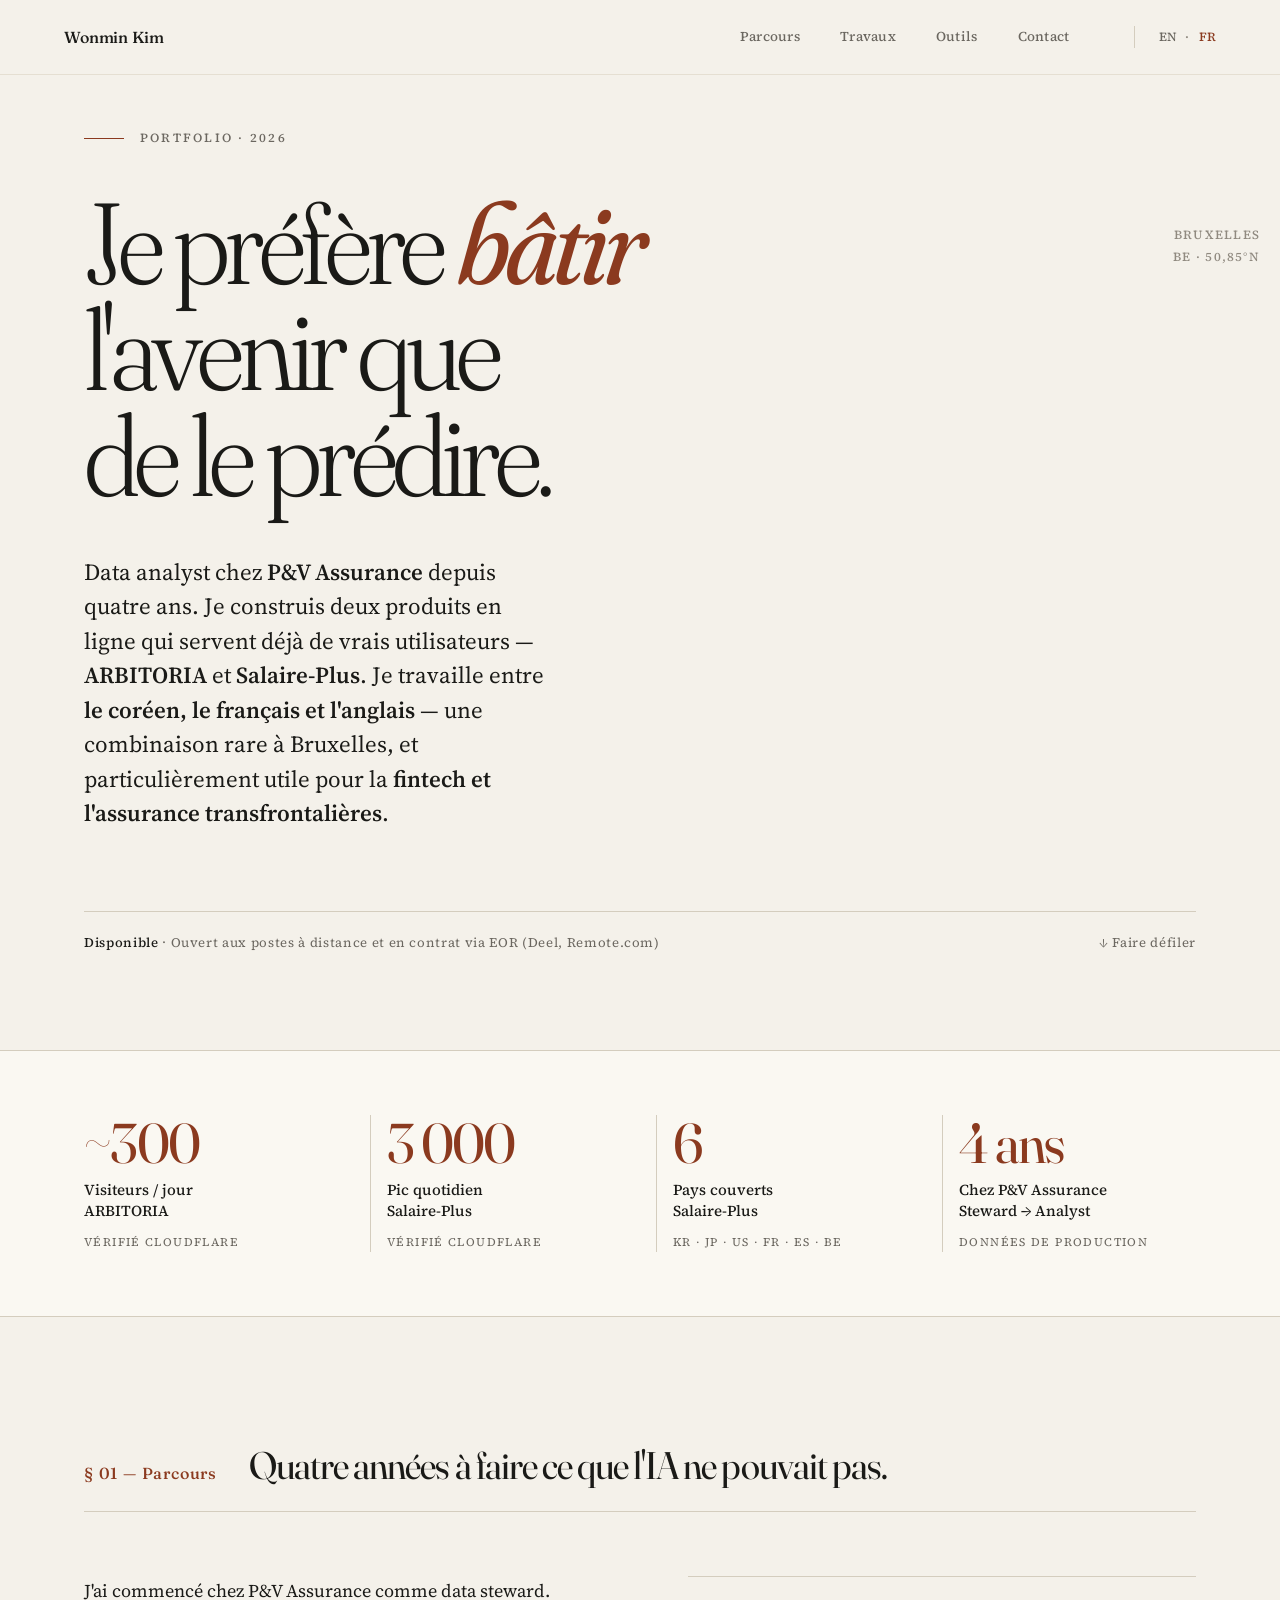
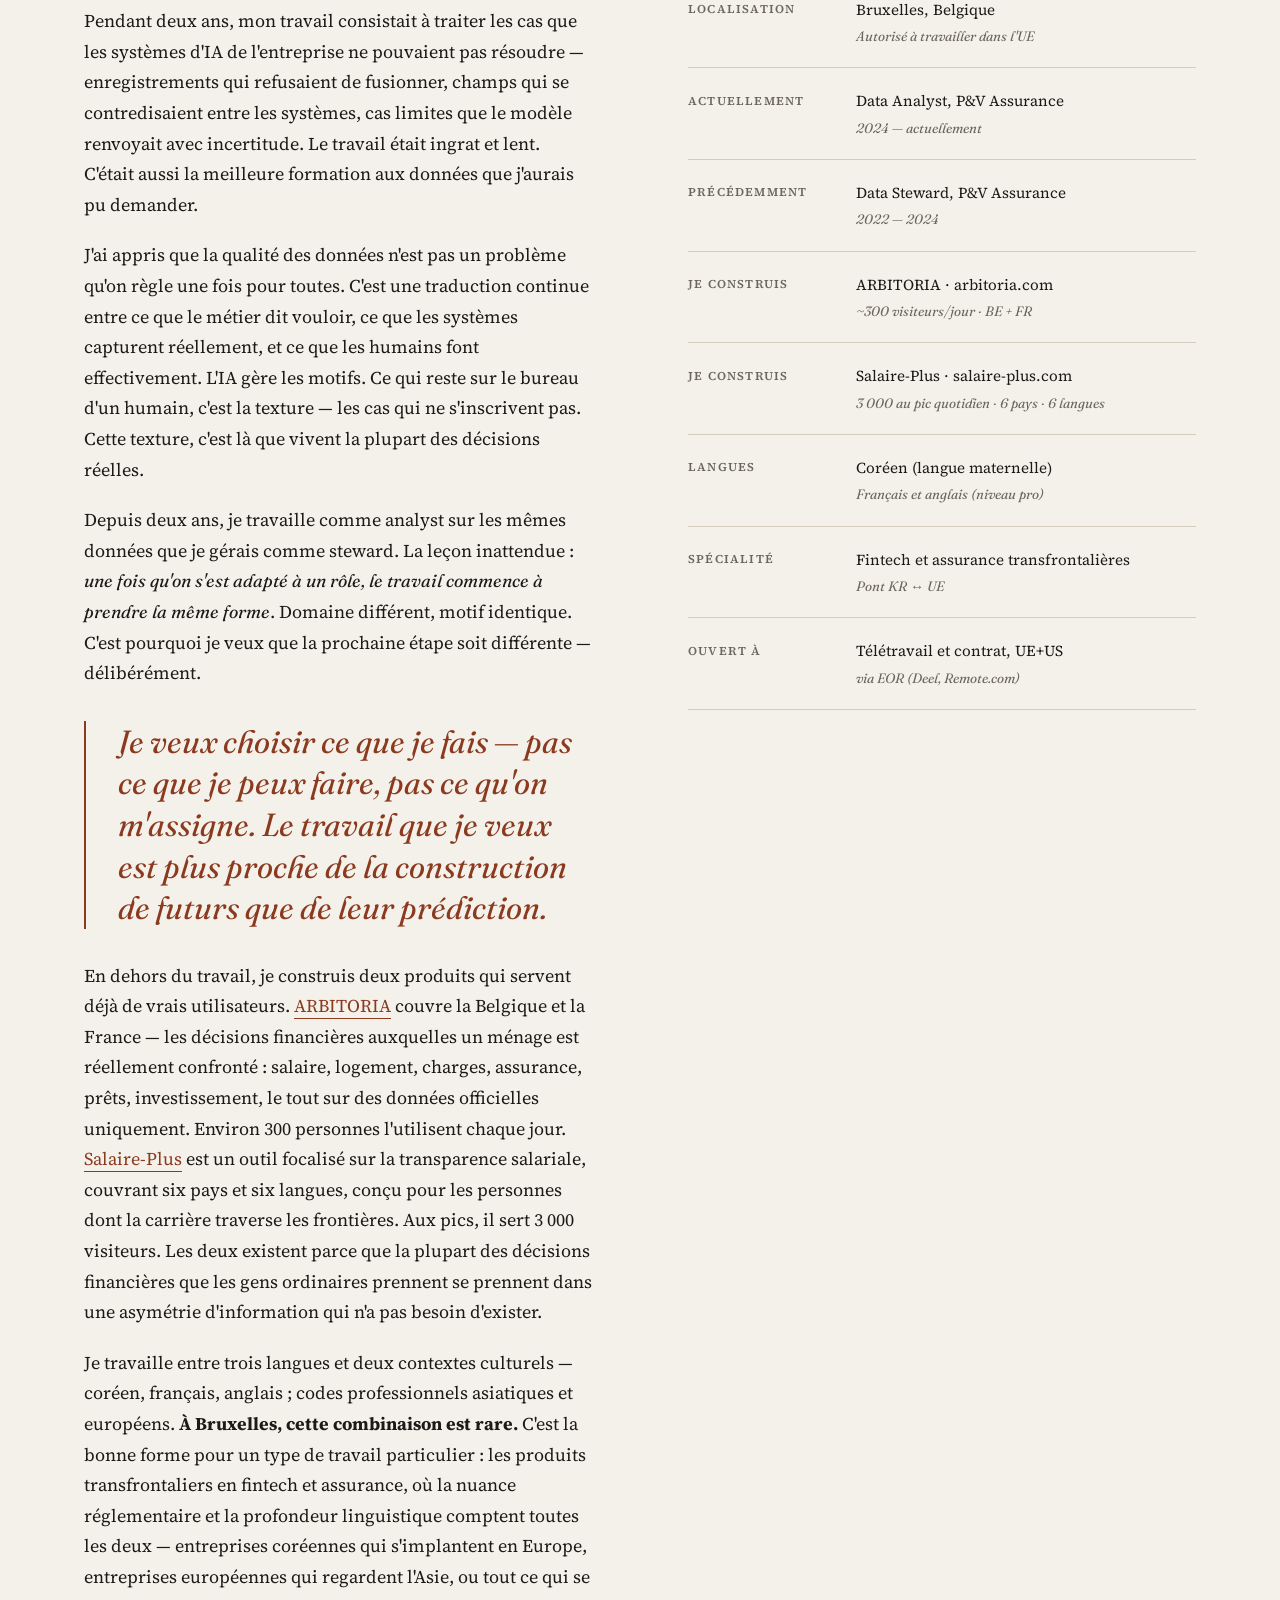
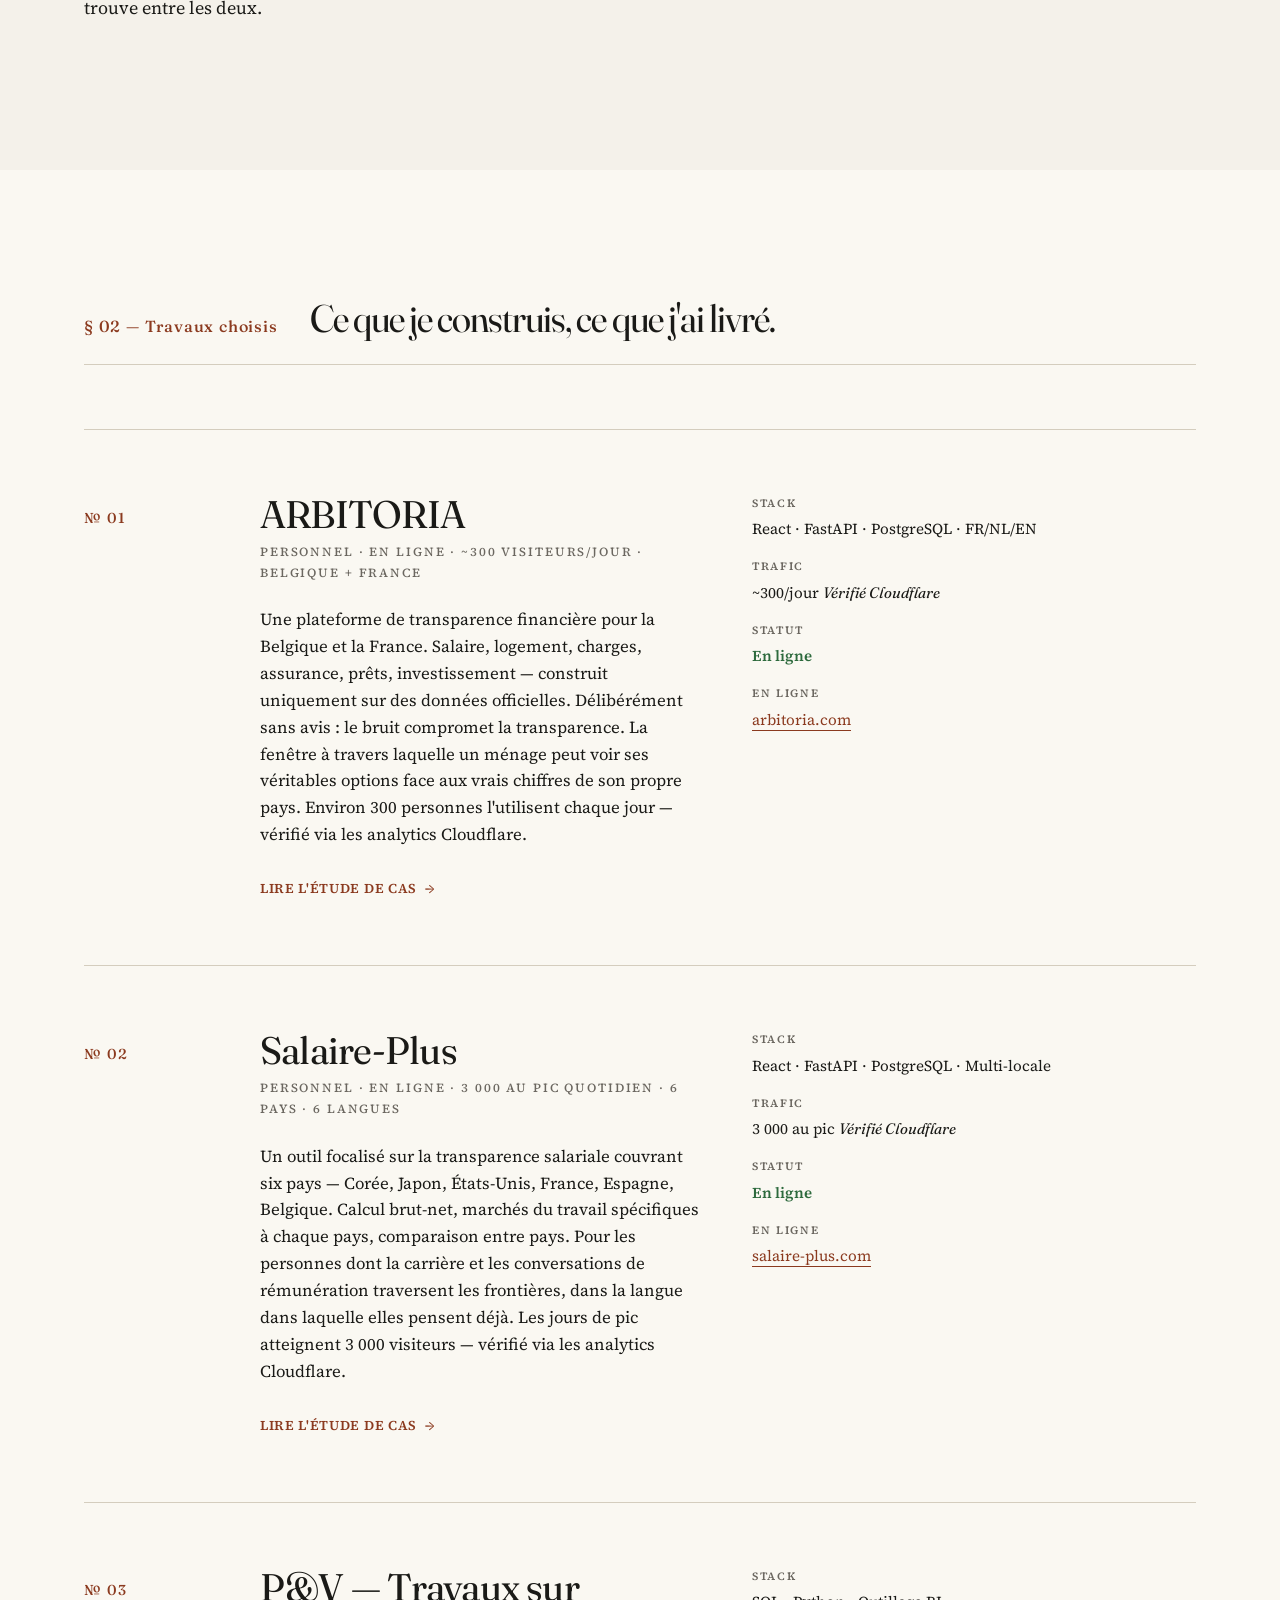
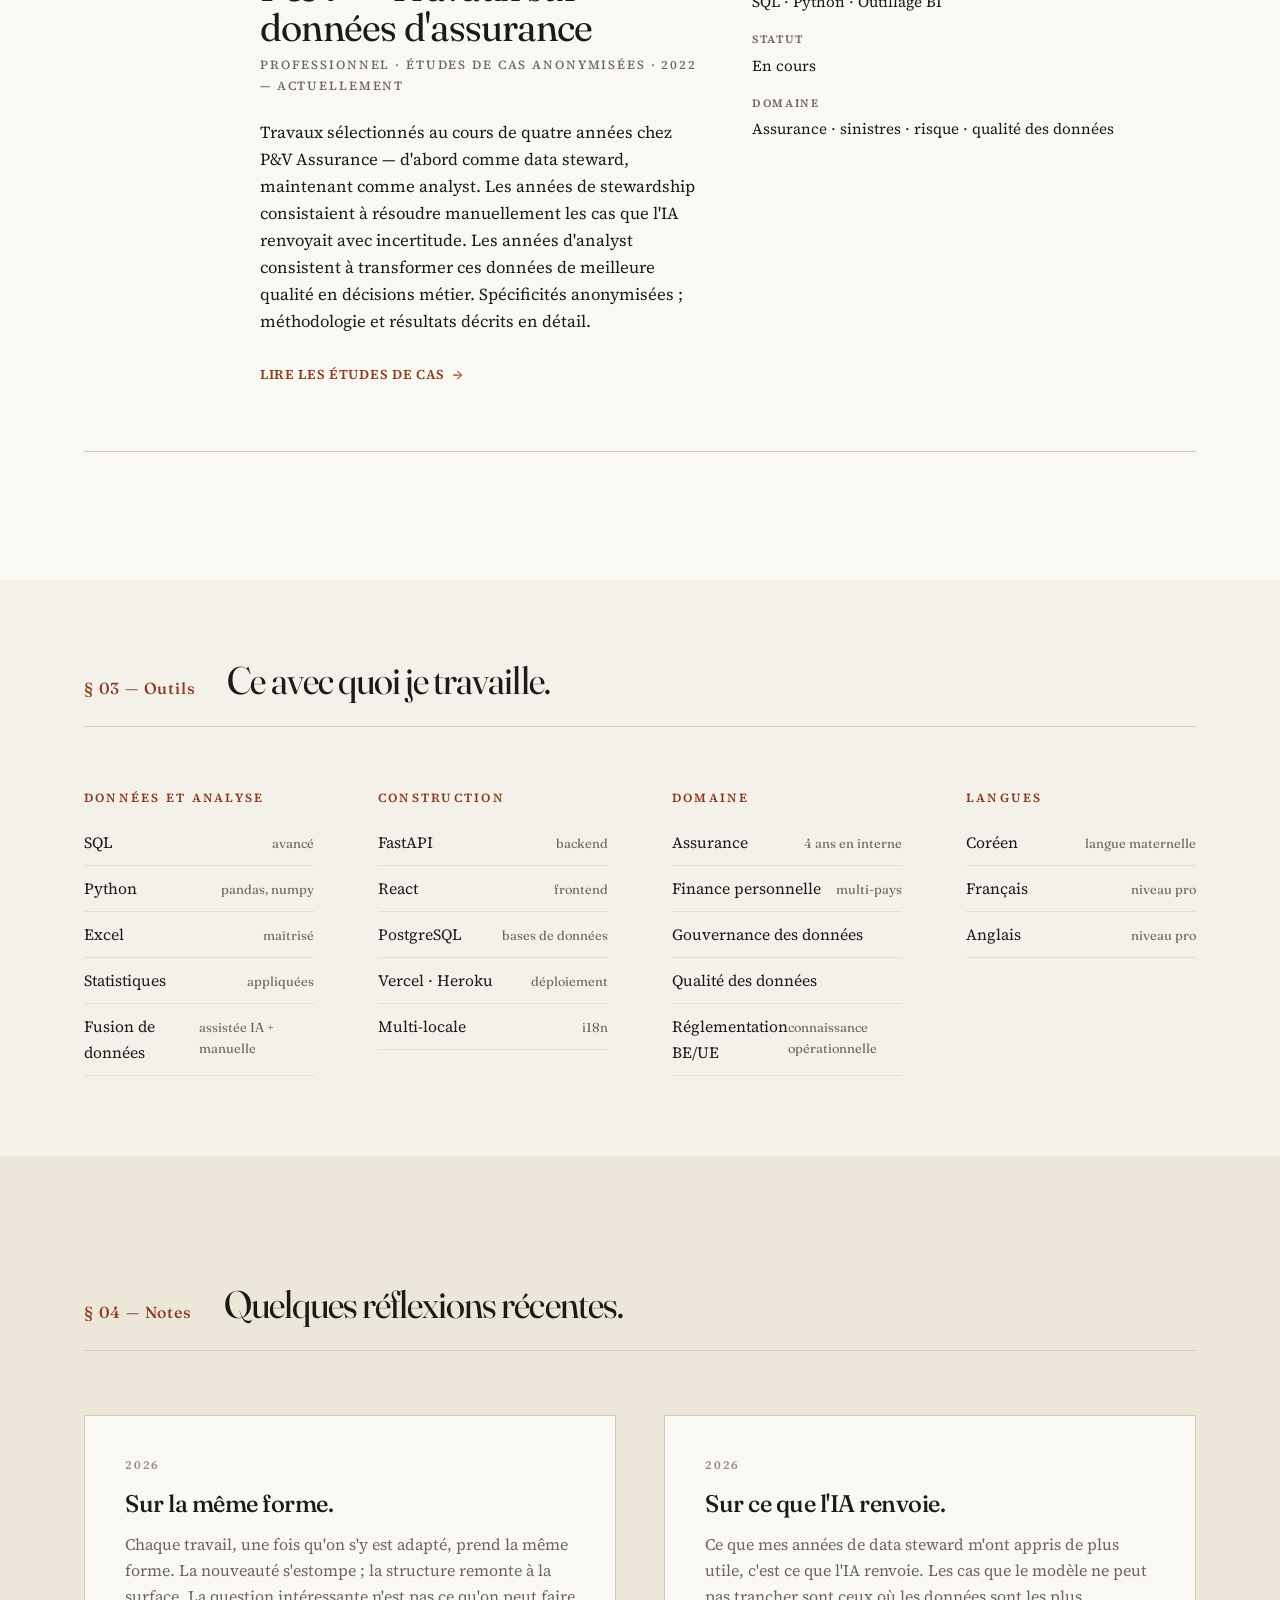
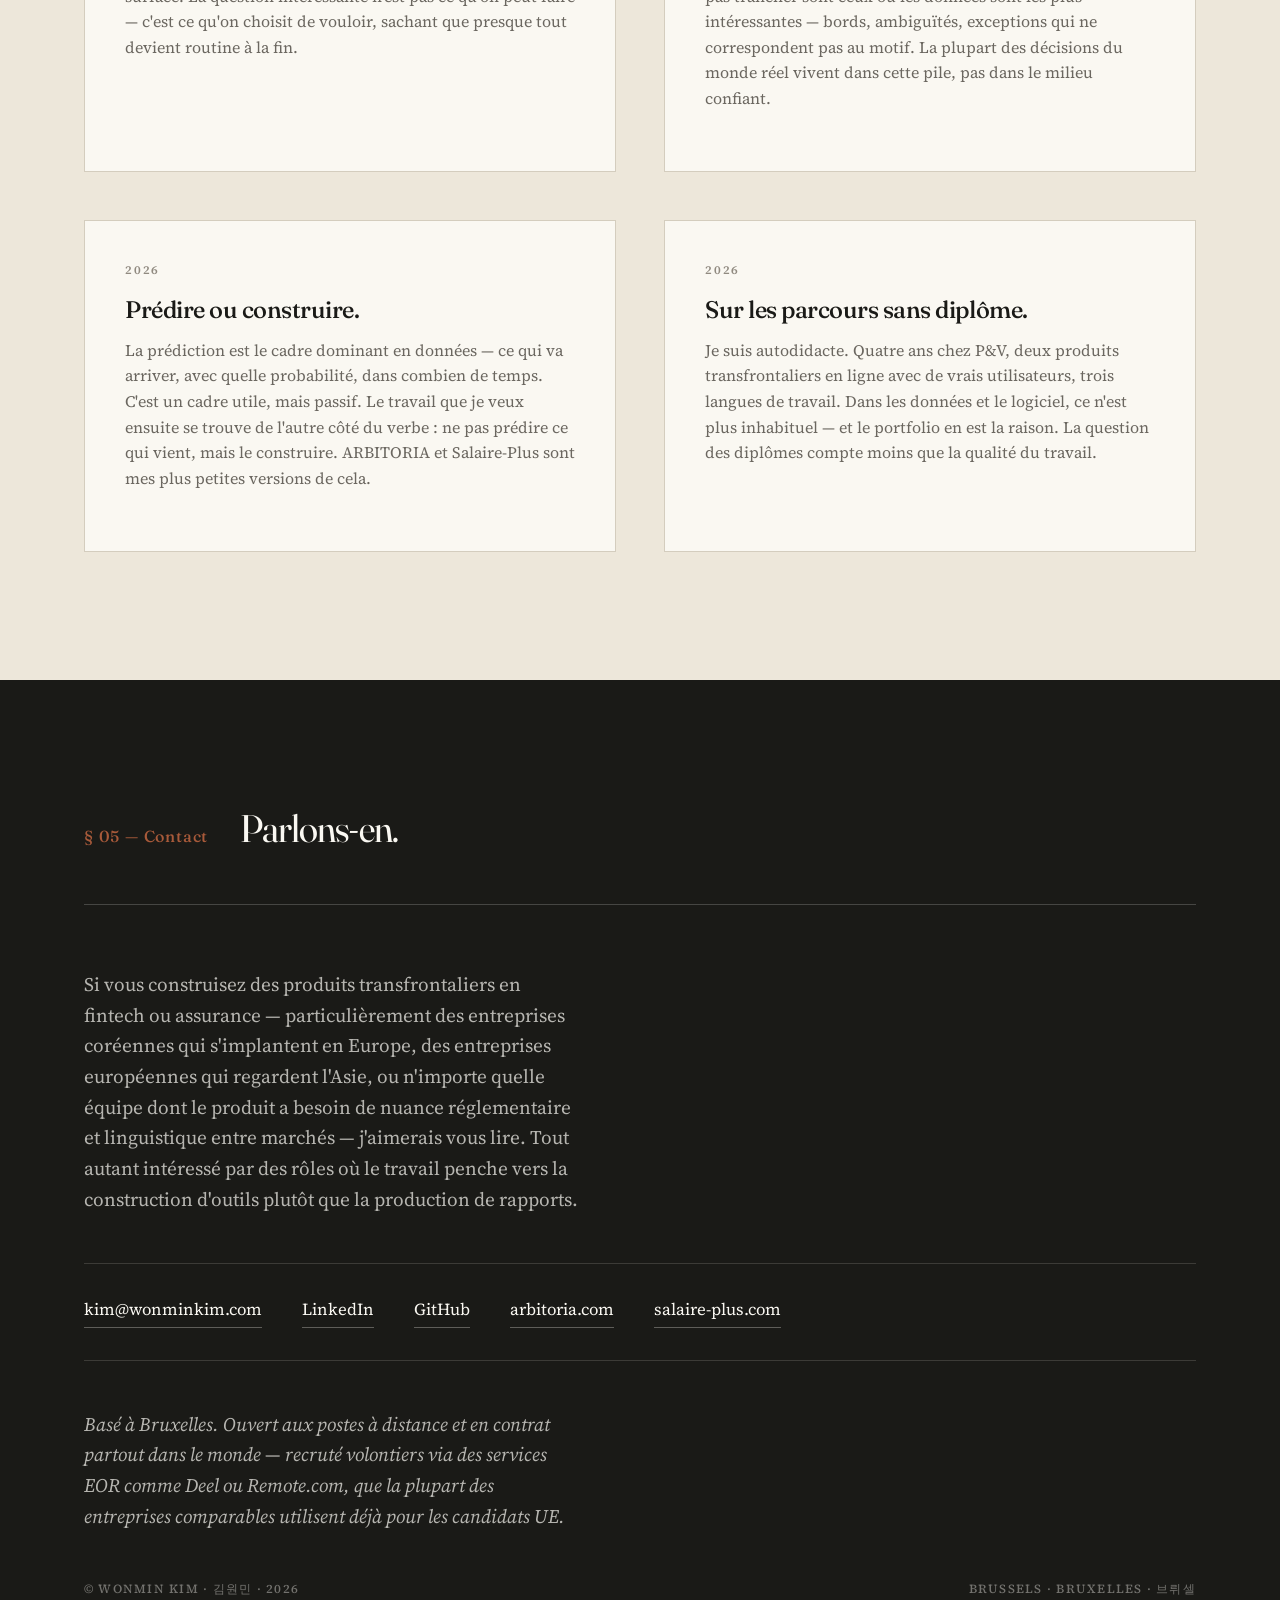
==== fr/index.html @ a4a10451 "v3: KR-EU positioning, traffic stats, FR version, EN/FR toggle" ====
<!DOCTYPE html>
<html lang="fr">
<head>
  <meta charset="UTF-8" />
  <meta name="viewport" content="width=device-width, initial-scale=1.0" />
  <meta name="description" content="Wonmin Kim — Data analyst chez P&V Assurance, créateur d'ARBITORIA et Salaire-Plus. Basé à Bruxelles. Coréen / français / anglais. Fintech et assurance transfrontalières." />
  <meta name="author" content="Wonmin Kim" />
  <title>Wonmin Kim — Données et produit transfrontaliers, Bruxelles</title>

  <link rel="preconnect" href="https://fonts.googleapis.com" />
  <link rel="preconnect" href="https://fonts.gstatic.com" crossorigin />
  <link href="https://fonts.googleapis.com/css2?family=Fraunces:ital,opsz,wght@0,9..144,300;0,9..144,400;0,9..144,500;0,9..144,600;1,9..144,400&family=Source+Serif+4:opsz,wght@8..60,300;8..60,400;8..60,500;8..60,600&display=swap" rel="stylesheet" />

  <link rel="stylesheet" href="../styles.css" />
  <link rel="alternate" hreflang="en" href="../index.html" />
  <link rel="alternate" hreflang="fr" href="index.html" />
</head>
<body>

  <header class="site-header">
    <a href="#top" class="site-header__brand">Wonmin Kim</a>
    <nav class="site-header__nav">
      <a href="#about">Parcours</a>
      <a href="#work">Travaux</a>
      <a href="#skills">Outils</a>
      <a href="#contact">Contact</a>
      <span class="lang-toggle">
        <a href="../index.html" class="lang-toggle__link" hreflang="en">EN</a>
        <span class="lang-toggle__sep" aria-hidden="true">·</span>
        <a href="index.html" class="lang-toggle__link is-active" aria-current="page">FR</a>
      </span>
    </nav>
  </header>

  <main id="top">

    <!-- ─── Hero ─────────────────────────────────── -->
    <section class="hero">
      <div class="container hero__inner">

        <div class="hero__corner">
          Bruxelles<br />
          BE · 50,85°N
        </div>

        <div class="hero__meta fade-in fade-in-delay-1">
          <span>Portfolio · 2026</span>
        </div>

        <h1 class="hero__title fade-in fade-in-delay-2">
          Je préfère <span class="accent">bâtir</span><br />
          l'avenir que<br />
          de le prédire.
        </h1>

        <p class="hero__lede fade-in fade-in-delay-3">
          Data analyst chez <strong>P&V Assurance</strong> depuis quatre ans.
          Je construis deux produits en ligne qui servent déjà de vrais
          utilisateurs — <strong>ARBITORIA</strong> et <strong>Salaire-Plus</strong>.
          Je travaille entre <strong>le coréen, le français et l'anglais</strong> —
          une combinaison rare à Bruxelles, et particulièrement utile pour
          la <strong>fintech et l'assurance transfrontalières</strong>.
        </p>

        <div class="hero__divider fade-in fade-in-delay-4">
          <span><strong>Disponible</strong> · Ouvert aux postes à distance et en contrat via EOR (Deel, Remote.com)</span>
          <span>↓ Faire défiler</span>
        </div>

      </div>
    </section>

    <!-- ─── Traction strip ───────────────────────── -->
    <section class="traction reveal">
      <div class="container traction__grid">

        <div class="traction__item">
          <span class="traction__num">~300</span>
          <span class="traction__label">Visiteurs / jour<br />ARBITORIA</span>
          <span class="traction__note">Vérifié Cloudflare</span>
        </div>

        <div class="traction__item">
          <span class="traction__num">3 000</span>
          <span class="traction__label">Pic quotidien<br />Salaire-Plus</span>
          <span class="traction__note">Vérifié Cloudflare</span>
        </div>

        <div class="traction__item">
          <span class="traction__num">6</span>
          <span class="traction__label">Pays couverts<br />Salaire-Plus</span>
          <span class="traction__note">KR · JP · US · FR · ES · BE</span>
        </div>

        <div class="traction__item">
          <span class="traction__num">4 ans</span>
          <span class="traction__label">Chez P&V Assurance<br />Steward → Analyst</span>
          <span class="traction__note">Données de production</span>
        </div>

      </div>
    </section>

    <!-- ─── About / Parcours ─────────────────────── -->
    <section class="section about" id="about">
      <div class="container">

        <div class="section-head reveal">
          <span class="section-head__num">§ 01 — Parcours</span>
          <h2 class="section-head__title">Quatre années à faire ce que l'IA ne pouvait pas.</h2>
        </div>

        <div class="about__grid">

          <div class="about__text reveal">
            <p>
              J'ai commencé chez P&V Assurance comme data steward.
              Pendant deux ans, mon travail consistait à traiter les
              cas que les systèmes d'IA de l'entreprise ne pouvaient
              pas résoudre — enregistrements qui refusaient de
              fusionner, champs qui se contredisaient entre les
              systèmes, cas limites que le modèle renvoyait avec
              incertitude. Le travail était ingrat et lent. C'était
              aussi la meilleure formation aux données que j'aurais
              pu demander.
            </p>

            <p>
              J'ai appris que la qualité des données n'est pas un
              problème qu'on règle une fois pour toutes. C'est une
              traduction continue entre ce que le métier dit vouloir,
              ce que les systèmes capturent réellement, et ce que les
              humains font effectivement. L'IA gère les motifs. Ce
              qui reste sur le bureau d'un humain, c'est la texture —
              les cas qui ne s'inscrivent pas. Cette texture, c'est
              là que vivent la plupart des décisions réelles.
            </p>

            <p>
              Depuis deux ans, je travaille comme analyst sur les
              mêmes données que je gérais comme steward. La leçon
              inattendue :
              <em>une fois qu'on s'est adapté à un rôle, le travail
              commence à prendre la même forme</em>. Domaine
              différent, motif identique. C'est pourquoi je veux que
              la prochaine étape soit différente — délibérément.
            </p>

            <blockquote class="about__quote">
              Je veux choisir ce que je fais — pas ce que je peux
              faire, pas ce qu'on m'assigne. Le travail que je veux
              est plus proche de la construction de futurs que de
              leur prédiction.
            </blockquote>

            <p>
              En dehors du travail, je construis deux produits qui
              servent déjà de vrais utilisateurs.
              <a href="projects/arbitoria.html">ARBITORIA</a> couvre
              la Belgique et la France — les décisions financières
              auxquelles un ménage est réellement confronté : salaire,
              logement, charges, assurance, prêts, investissement, le
              tout sur des données officielles uniquement. Environ
              300 personnes l'utilisent chaque jour.
              <a href="projects/salaire-plus.html">Salaire-Plus</a>
              est un outil focalisé sur la transparence salariale,
              couvrant six pays et six langues, conçu pour les
              personnes dont la carrière traverse les frontières. Aux
              pics, il sert 3 000 visiteurs. Les deux existent parce
              que la plupart des décisions financières que les gens
              ordinaires prennent se prennent dans une asymétrie
              d'information qui n'a pas besoin d'exister.
            </p>

            <p>
              Je travaille entre trois langues et deux contextes
              culturels — coréen, français, anglais ; codes
              professionnels asiatiques et européens.
              <strong>À Bruxelles, cette combinaison est rare.</strong>
              C'est la bonne forme pour un type de travail particulier :
              les produits transfrontaliers en fintech et assurance,
              où la nuance réglementaire et la profondeur linguistique
              comptent toutes les deux — entreprises coréennes qui
              s'implantent en Europe, entreprises européennes qui
              regardent l'Asie, ou tout ce qui se trouve entre les deux.
            </p>
          </div>

          <aside class="about__sidebar reveal">
            <dl>
              <div class="about__detail">
                <dt>Localisation</dt>
                <dd>Bruxelles, Belgique <em>Autorisé à travailler dans l'UE</em></dd>
              </div>
              <div class="about__detail">
                <dt>Actuellement</dt>
                <dd>Data Analyst, P&V Assurance <em>2024 — actuellement</em></dd>
              </div>
              <div class="about__detail">
                <dt>Précédemment</dt>
                <dd>Data Steward, P&V Assurance <em>2022 — 2024</em></dd>
              </div>
              <div class="about__detail">
                <dt>Je construis</dt>
                <dd>ARBITORIA · arbitoria.com <em>~300 visiteurs/jour · BE + FR</em></dd>
              </div>
              <div class="about__detail">
                <dt>Je construis</dt>
                <dd>Salaire-Plus · salaire-plus.com <em>3 000 au pic quotidien · 6 pays · 6 langues</em></dd>
              </div>
              <div class="about__detail">
                <dt>Langues</dt>
                <dd>Coréen (langue maternelle) <em>Français et anglais (niveau pro)</em></dd>
              </div>
              <div class="about__detail">
                <dt>Spécialité</dt>
                <dd>Fintech et assurance transfrontalières <em>Pont KR ↔ UE</em></dd>
              </div>
              <div class="about__detail">
                <dt>Ouvert à</dt>
                <dd>Télétravail et contrat, UE+US <em>via EOR (Deel, Remote.com)</em></dd>
              </div>
            </dl>
          </aside>

        </div>

      </div>
    </section>

    <!-- ─── Travaux ──────────────────────────────── -->
    <section class="section projects" id="work">
      <div class="container">

        <div class="section-head reveal">
          <span class="section-head__num">§ 02 — Travaux choisis</span>
          <h2 class="section-head__title">Ce que je construis, ce que j'ai livré.</h2>
        </div>

        <article class="project reveal">
          <div class="project__num">№ 01</div>
          <div class="project__main">
            <h3>ARBITORIA</h3>
            <span class="project__tag">Personnel · En ligne · ~300 visiteurs/jour · Belgique + France</span>
            <p class="project__desc">
              Une plateforme de transparence financière pour la
              Belgique et la France. Salaire, logement, charges,
              assurance, prêts, investissement — construit uniquement
              sur des données officielles. Délibérément sans avis : le
              bruit compromet la transparence. La fenêtre à travers
              laquelle un ménage peut voir ses véritables options face
              aux vrais chiffres de son propre pays. Environ 300
              personnes l'utilisent chaque jour — vérifié via les
              analytics Cloudflare.
            </p>
            <a href="projects/arbitoria.html" class="project__link">Lire l'étude de cas</a>
          </div>
          <div class="project__meta">
            <dl>
              <div>
                <dt>Stack</dt>
                <dd>React · FastAPI · PostgreSQL · FR/NL/EN</dd>
              </div>
              <div>
                <dt>Trafic</dt>
                <dd>~300/jour <em>Vérifié Cloudflare</em></dd>
              </div>
              <div>
                <dt>Statut</dt>
                <dd class="status-live">En ligne</dd>
              </div>
              <div>
                <dt>En ligne</dt>
                <dd><a href="https://arbitoria.com" target="_blank" rel="noopener">arbitoria.com</a></dd>
              </div>
            </dl>
          </div>
        </article>

        <article class="project reveal">
          <div class="project__num">№ 02</div>
          <div class="project__main">
            <h3>Salaire-Plus</h3>
            <span class="project__tag">Personnel · En ligne · 3 000 au pic quotidien · 6 pays · 6 langues</span>
            <p class="project__desc">
              Un outil focalisé sur la transparence salariale couvrant
              six pays — Corée, Japon, États-Unis, France, Espagne,
              Belgique. Calcul brut-net, marchés du travail
              spécifiques à chaque pays, comparaison entre pays. Pour
              les personnes dont la carrière et les conversations de
              rémunération traversent les frontières, dans la langue
              dans laquelle elles pensent déjà. Les jours de pic
              atteignent 3 000 visiteurs — vérifié via les analytics
              Cloudflare.
            </p>
            <a href="projects/salaire-plus.html" class="project__link">Lire l'étude de cas</a>
          </div>
          <div class="project__meta">
            <dl>
              <div>
                <dt>Stack</dt>
                <dd>React · FastAPI · PostgreSQL · Multi-locale</dd>
              </div>
              <div>
                <dt>Trafic</dt>
                <dd>3 000 au pic <em>Vérifié Cloudflare</em></dd>
              </div>
              <div>
                <dt>Statut</dt>
                <dd class="status-live">En ligne</dd>
              </div>
              <div>
                <dt>En ligne</dt>
                <dd><a href="https://salaire-plus.com" target="_blank" rel="noopener">salaire-plus.com</a></dd>
              </div>
            </dl>
          </div>
        </article>

        <article class="project reveal">
          <div class="project__num">№ 03</div>
          <div class="project__main">
            <h3>P&amp;V — Travaux sur données d'assurance</h3>
            <span class="project__tag">Professionnel · Études de cas anonymisées · 2022 — actuellement</span>
            <p class="project__desc">
              Travaux sélectionnés au cours de quatre années chez
              P&amp;V Assurance — d'abord comme data steward,
              maintenant comme analyst. Les années de stewardship
              consistaient à résoudre manuellement les cas que l'IA
              renvoyait avec incertitude. Les années d'analyst
              consistent à transformer ces données de meilleure
              qualité en décisions métier. Spécificités anonymisées ;
              méthodologie et résultats décrits en détail.
            </p>
            <a href="projects/insurance-analytics.html" class="project__link">Lire les études de cas</a>
          </div>
          <div class="project__meta">
            <dl>
              <div>
                <dt>Stack</dt>
                <dd>SQL · Python · Outillage BI</dd>
              </div>
              <div>
                <dt>Statut</dt>
                <dd>En cours</dd>
              </div>
              <div>
                <dt>Domaine</dt>
                <dd>Assurance · sinistres · risque · qualité des données</dd>
              </div>
            </dl>
          </div>
        </article>

      </div>
    </section>

    <!-- ─── Outils ───────────────────────────────── -->
    <section class="section section--narrow" id="skills">
      <div class="container">

        <div class="section-head reveal">
          <span class="section-head__num">§ 03 — Outils</span>
          <h2 class="section-head__title">Ce avec quoi je travaille.</h2>
        </div>

        <div class="skills__grid reveal">

          <div class="skills__group">
            <h4>Données et analyse</h4>
            <ul>
              <li>SQL <em>avancé</em></li>
              <li>Python <em>pandas, numpy</em></li>
              <li>Excel <em>maîtrisé</em></li>
              <li>Statistiques <em>appliquées</em></li>
              <li>Fusion de données <em>assistée IA + manuelle</em></li>
            </ul>
          </div>

          <div class="skills__group">
            <h4>Construction</h4>
            <ul>
              <li>FastAPI <em>backend</em></li>
              <li>React <em>frontend</em></li>
              <li>PostgreSQL <em>bases de données</em></li>
              <li>Vercel · Heroku <em>déploiement</em></li>
              <li>Multi-locale <em>i18n</em></li>
            </ul>
          </div>

          <div class="skills__group">
            <h4>Domaine</h4>
            <ul>
              <li>Assurance <em>4 ans en interne</em></li>
              <li>Finance personnelle <em>multi-pays</em></li>
              <li>Gouvernance des données</li>
              <li>Qualité des données</li>
              <li>Réglementation BE/UE <em>connaissance opérationnelle</em></li>
            </ul>
          </div>

          <div class="skills__group">
            <h4>Langues</h4>
            <ul>
              <li>Coréen <em>langue maternelle</em></li>
              <li>Français <em>niveau pro</em></li>
              <li>Anglais <em>niveau pro</em></li>
            </ul>
          </div>

        </div>

      </div>
    </section>

    <!-- ─── Notes ────────────────────────────────── -->
    <section class="section thinking">
      <div class="container">

        <div class="section-head reveal">
          <span class="section-head__num">§ 04 — Notes</span>
          <h2 class="section-head__title">Quelques réflexions récentes.</h2>
        </div>

        <div class="thinking__grid">

          <article class="thinking__card reveal">
            <span class="date">2026</span>
            <h3>Sur la même forme.</h3>
            <p>
              Chaque travail, une fois qu'on s'y est adapté, prend la
              même forme. La nouveauté s'estompe ; la structure
              remonte à la surface. La question intéressante n'est
              pas ce qu'on peut faire — c'est ce qu'on choisit de
              vouloir, sachant que presque tout devient routine à la
              fin.
            </p>
          </article>

          <article class="thinking__card reveal">
            <span class="date">2026</span>
            <h3>Sur ce que l'IA renvoie.</h3>
            <p>
              Ce que mes années de data steward m'ont appris de plus
              utile, c'est ce que l'IA renvoie. Les cas que le modèle
              ne peut pas trancher sont ceux où les données sont les
              plus intéressantes — bords, ambiguïtés, exceptions qui
              ne correspondent pas au motif. La plupart des décisions
              du monde réel vivent dans cette pile, pas dans le
              milieu confiant.
            </p>
          </article>

          <article class="thinking__card reveal">
            <span class="date">2026</span>
            <h3>Prédire ou construire.</h3>
            <p>
              La prédiction est le cadre dominant en données — ce qui
              va arriver, avec quelle probabilité, dans combien de
              temps. C'est un cadre utile, mais passif. Le travail
              que je veux ensuite se trouve de l'autre côté du
              verbe : ne pas prédire ce qui vient, mais le
              construire. ARBITORIA et Salaire-Plus sont mes plus
              petites versions de cela.
            </p>
          </article>

          <article class="thinking__card reveal">
            <span class="date">2026</span>
            <h3>Sur les parcours sans diplôme.</h3>
            <p>
              Je suis autodidacte. Quatre ans chez P&amp;V, deux
              produits transfrontaliers en ligne avec de vrais
              utilisateurs, trois langues de travail. Dans les
              données et le logiciel, ce n'est plus inhabituel — et
              le portfolio en est la raison. La question des
              diplômes compte moins que la qualité du travail.
            </p>
          </article>

        </div>

      </div>
    </section>

    <!-- ─── Contact ──────────────────────────────── -->
    <section class="contact" id="contact">
      <div class="container">

        <div class="section-head reveal" style="border-color: rgba(250, 248, 242, 0.2);">
          <span class="section-head__num" style="color: var(--accent-soft);">§ 05 — Contact</span>
          <h2 class="section-head__title">Parlons-en.</h2>
        </div>

        <p class="reveal">
          Si vous construisez des produits transfrontaliers en fintech
          ou assurance — particulièrement des entreprises coréennes
          qui s'implantent en Europe, des entreprises européennes qui
          regardent l'Asie, ou n'importe quelle équipe dont le produit
          a besoin de nuance réglementaire et linguistique entre
          marchés — j'aimerais vous lire. Tout autant intéressé par
          des rôles où le travail penche vers la construction d'outils
          plutôt que la production de rapports.
        </p>

        <div class="contact__links reveal">
          <a href="mailto:kim@wonminkim.com">kim@wonminkim.com</a>
          <a href="https://linkedin.com/in/wonminkim" target="_blank" rel="noopener">LinkedIn</a>
          <a href="https://github.com/wonminkim" target="_blank" rel="noopener">GitHub</a>
          <a href="https://arbitoria.com" target="_blank" rel="noopener">arbitoria.com</a>
          <a href="https://salaire-plus.com" target="_blank" rel="noopener">salaire-plus.com</a>
        </div>

        <p class="contact__note reveal">
          Basé à Bruxelles. Ouvert aux postes à distance et en contrat
          partout dans le monde — recruté volontiers via des services
          EOR comme Deel ou Remote.com, que la plupart des entreprises
          comparables utilisent déjà pour les candidats UE.
        </p>

        <footer class="contact__footer">
          <span>© Wonmin Kim · 김원민 · 2026</span>
          <span>Brussels · Bruxelles · 브뤼셀</span>
        </footer>

      </div>
    </section>

  </main>

  <script>
    // Reveal-on-scroll
    const observer = new IntersectionObserver((entries) => {
      entries.forEach((entry) => {
        if (entry.isIntersecting) {
          entry.target.classList.add('is-visible');
        }
      });
    }, { threshold: 0.1, rootMargin: '0px 0px -50px 0px' });

    document.querySelectorAll('.reveal').forEach(el => observer.observe(el));
  </script>

</body>
</html>
---- styles.css ----
/* ─────────────────────────────────────────────
   Wonmin Kim — Portfolio
   Design: editorial, refined minimalism
───────────────────────────────────────────── */

:root {
  --bg: #F4F1EA;
  --bg-alt: #EDE7DA;
  --paper: #FAF8F2;
  --text: #1A1A17;
  --text-muted: #6B6760;
  --text-dim: #908A80;
  --accent: #8B3A1F;
  --accent-soft: #A85A3A;
  --line: #D4CDBE;
  --line-soft: #E5DFD2;

  --display: 'Fraunces', 'Source Serif 4', Georgia, serif;
  --body: 'Source Serif 4', Georgia, serif;
  --mono: ui-monospace, 'SF Mono', Menlo, monospace;

  --max-width: 1240px;
  --gutter: clamp(1.5rem, 5vw, 4rem);
}

* {
  margin: 0;
  padding: 0;
  box-sizing: border-box;
}

html {
  scroll-behavior: smooth;
}

body {
  font-family: var(--body);
  background: var(--bg);
  color: var(--text);
  line-height: 1.65;
  font-size: 1.0625rem;
  font-weight: 400;
  -webkit-font-smoothing: antialiased;
  -moz-osx-font-smoothing: grayscale;
  text-rendering: optimizeLegibility;
}

::selection {
  background: var(--accent);
  color: var(--paper);
}

/* ─── Typography ─────────────────────────────── */

h1, h2, h3, h4 {
  font-family: var(--display);
  font-weight: 400;
  line-height: 1.05;
  letter-spacing: -0.02em;
  color: var(--text);
}

h1 {
  font-size: clamp(3rem, 9vw, 8rem);
  font-variation-settings: 'opsz' 144, 'SOFT' 50;
  font-weight: 300;
  letter-spacing: -0.045em;
  line-height: 0.92;
}

h2 {
  font-size: clamp(2rem, 5vw, 3.75rem);
  font-variation-settings: 'opsz' 96;
  font-weight: 400;
  letter-spacing: -0.025em;
}

h3 {
  font-size: clamp(1.4rem, 2.5vw, 2rem);
  font-variation-settings: 'opsz' 36;
  font-weight: 500;
}

h4 {
  font-size: 1.125rem;
  font-weight: 600;
  font-family: var(--body);
  letter-spacing: 0.02em;
  text-transform: uppercase;
  font-size: 0.78rem;
  color: var(--text-muted);
}

p {
  margin-bottom: 1.2rem;
  max-width: 62ch;
}

a {
  color: var(--accent);
  text-decoration: none;
  border-bottom: 1px solid currentColor;
  transition: opacity 0.2s ease;
}

a:hover {
  opacity: 0.6;
}

em {
  font-family: var(--display);
  font-style: italic;
  font-variation-settings: 'opsz' 36;
}

/* ─── Layout primitives ──────────────────────── */

.container {
  max-width: var(--max-width);
  margin: 0 auto;
  padding: 0 var(--gutter);
}

.section {
  padding: 8rem 0;
  position: relative;
}

.section--narrow {
  padding: 5rem 0;
}

/* ─── Header / Navigation ────────────────────── */

.site-header {
  position: fixed;
  top: 0;
  left: 0;
  right: 0;
  z-index: 100;
  padding: 1.5rem var(--gutter);
  background: rgba(244, 241, 234, 0.85);
  backdrop-filter: blur(10px);
  -webkit-backdrop-filter: blur(10px);
  border-bottom: 1px solid var(--line-soft);
  display: flex;
  justify-content: space-between;
  align-items: center;
  font-size: 0.85rem;
}

.site-header__brand {
  font-family: var(--display);
  font-weight: 500;
  font-size: 1rem;
  letter-spacing: -0.01em;
  color: var(--text);
  border: none;
}

.site-header__nav {
  display: flex;
  gap: 2.5rem;
}

.site-header__nav a {
  color: var(--text-muted);
  border: none;
  font-weight: 500;
  letter-spacing: 0.02em;
}

.site-header__nav a:hover {
  color: var(--accent);
  opacity: 1;
}

@media (max-width: 700px) {
  .site-header__nav {
    gap: 1.25rem;
    font-size: 0.78rem;
  }
}

/* ─── Hero ───────────────────────────────────── */

.hero {
  min-height: 100vh;
  display: flex;
  align-items: center;
  padding: 8rem 0 6rem;
  position: relative;
  overflow: hidden;
}

.hero__inner {
  position: relative;
  width: 100%;
}

.hero__meta {
  display: flex;
  align-items: center;
  gap: 1rem;
  font-size: 0.78rem;
  text-transform: uppercase;
  letter-spacing: 0.18em;
  color: var(--text-muted);
  margin-bottom: 2.5rem;
  font-weight: 500;
}

.hero__meta::before {
  content: '';
  width: 2.5rem;
  height: 1px;
  background: var(--accent);
}

.hero__title {
  margin-bottom: 2.5rem;
  max-width: 14ch;
}

.hero__title .accent {
  font-style: italic;
  color: var(--accent);
  font-weight: 400;
}

.hero__lede {
  font-size: clamp(1.15rem, 1.8vw, 1.5rem);
  line-height: 1.5;
  max-width: 42ch;
  color: var(--text);
  font-weight: 400;
  margin-top: 3rem;
}

.hero__lede strong {
  font-weight: 600;
  color: var(--text);
}

.hero__corner {
  position: absolute;
  top: 6rem;
  right: 0;
  text-align: right;
  font-size: 0.78rem;
  color: var(--text-dim);
  letter-spacing: 0.1em;
  text-transform: uppercase;
  line-height: 1.8;
  font-weight: 500;
}

@media (max-width: 800px) {
  .hero__corner { display: none; }
}

.hero__divider {
  margin-top: 5rem;
  display: flex;
  justify-content: space-between;
  align-items: baseline;
  border-top: 1px solid var(--line);
  padding-top: 1.25rem;
  font-size: 0.82rem;
  color: var(--text-muted);
  letter-spacing: 0.05em;
}

.hero__divider strong {
  color: var(--text);
  font-weight: 500;
}

/* ─── Section heading ────────────────────────── */

.section-head {
  display: grid;
  grid-template-columns: auto 1fr;
  gap: 2rem;
  align-items: baseline;
  margin-bottom: 4rem;
  padding-bottom: 1.5rem;
  border-bottom: 1px solid var(--line);
}

.section-head__num {
  font-family: var(--display);
  font-size: 1rem;
  color: var(--accent);
  font-variation-settings: 'opsz' 14;
  letter-spacing: 0.05em;
  font-weight: 500;
  white-space: nowrap;
}

.section-head__title {
  font-size: clamp(1.5rem, 3vw, 2.5rem);
  margin: 0;
}

/* ─── About ──────────────────────────────────── */

.about {
  background: var(--bg);
}

.about__grid {
  display: grid;
  grid-template-columns: 1fr 1fr;
  gap: 6rem;
  align-items: start;
}

@media (max-width: 900px) {
  .about__grid {
    grid-template-columns: 1fr;
    gap: 3rem;
  }
}

.about__text p {
  font-size: 1.125rem;
  line-height: 1.7;
}

.about__text p + p {
  margin-top: 1.25rem;
}

.about__quote {
  font-family: var(--display);
  font-style: italic;
  font-size: clamp(1.5rem, 2.5vw, 2.25rem);
  line-height: 1.3;
  color: var(--accent);
  font-variation-settings: 'opsz' 60;
  font-weight: 400;
  padding-left: 2rem;
  border-left: 2px solid var(--accent);
  margin: 2rem 0;
}

.about__sidebar {
  position: sticky;
  top: 8rem;
}

.about__detail {
  border-top: 1px solid var(--line);
  padding: 1.25rem 0;
  display: grid;
  grid-template-columns: 9rem 1fr;
  gap: 1.5rem;
  font-size: 0.95rem;
}

.about__detail:last-child {
  border-bottom: 1px solid var(--line);
}

.about__detail dt {
  color: var(--text-muted);
  font-size: 0.75rem;
  text-transform: uppercase;
  letter-spacing: 0.1em;
  font-weight: 600;
  padding-top: 0.2rem;
}

.about__detail dd {
  color: var(--text);
}

.about__detail dd em {
  color: var(--text-muted);
  font-size: 0.85rem;
  display: block;
  margin-top: 0.2rem;
}

/* ─── Projects ───────────────────────────────── */

.projects {
  background: var(--paper);
  position: relative;
}

.project {
  display: grid;
  grid-template-columns: 8rem 1fr 1fr;
  gap: 3rem;
  padding: 4rem 0;
  border-top: 1px solid var(--line);
  align-items: start;
}

.project:last-of-type {
  border-bottom: 1px solid var(--line);
}

@media (max-width: 900px) {
  .project {
    grid-template-columns: 1fr;
    gap: 1.5rem;
    padding: 3rem 0;
  }
}

.project__num {
  font-family: var(--display);
  font-size: 0.9rem;
  letter-spacing: 0.1em;
  color: var(--accent);
  font-weight: 500;
  padding-top: 0.8rem;
}

.project__main h3 {
  font-family: var(--display);
  font-size: clamp(1.75rem, 3vw, 2.5rem);
  font-variation-settings: 'opsz' 60;
  font-weight: 400;
  margin-bottom: 0.5rem;
  letter-spacing: -0.02em;
}

.project__tag {
  display: inline-block;
  font-size: 0.78rem;
  text-transform: uppercase;
  letter-spacing: 0.15em;
  color: var(--text-muted);
  margin-bottom: 1.5rem;
  font-weight: 500;
}

.project__desc {
  font-size: 1.05rem;
  line-height: 1.6;
  color: var(--text);
  margin-bottom: 1.5rem;
}

.project__link {
  display: inline-flex;
  align-items: center;
  gap: 0.5rem;
  font-size: 0.85rem;
  letter-spacing: 0.05em;
  text-transform: uppercase;
  font-weight: 600;
  color: var(--accent);
  border: none;
}

.project__link::after {
  content: '→';
  transition: transform 0.2s ease;
}

.project__link:hover::after {
  transform: translateX(4px);
}

.project__meta dl {
  display: grid;
  gap: 1rem;
}

.project__meta dt {
  font-size: 0.7rem;
  text-transform: uppercase;
  letter-spacing: 0.15em;
  color: var(--text-muted);
  font-weight: 600;
  margin-bottom: 0.25rem;
}

.project__meta dd {
  font-size: 0.95rem;
  color: var(--text);
}

.project__meta .status-live {
  color: #2D6A3D;
  font-weight: 600;
}

.project__meta .status-progress {
  color: var(--accent);
  font-weight: 600;
}

/* ─── Skills ─────────────────────────────────── */

.skills__grid {
  display: grid;
  grid-template-columns: repeat(auto-fit, minmax(220px, 1fr));
  gap: 3rem 4rem;
}

.skills__group h4 {
  margin-bottom: 1rem;
  color: var(--accent);
  font-size: 0.78rem;
  letter-spacing: 0.18em;
}

.skills__group ul {
  list-style: none;
}

.skills__group li {
  padding: 0.6rem 0;
  border-bottom: 1px solid var(--line-soft);
  font-size: 0.98rem;
  display: flex;
  justify-content: space-between;
  align-items: baseline;
}

.skills__group li em {
  color: var(--text-muted);
  font-size: 0.82rem;
  font-style: normal;
}

/* ─── Thinking / Notes ───────────────────────── */

.thinking {
  background: var(--bg-alt);
}

.thinking__grid {
  display: grid;
  grid-template-columns: 1fr 1fr;
  gap: 3rem;
}

@media (max-width: 800px) {
  .thinking__grid {
    grid-template-columns: 1fr;
  }
}

.thinking__card {
  background: var(--paper);
  padding: 2.5rem;
  border: 1px solid var(--line);
}

.thinking__card h3 {
  font-size: 1.5rem;
  margin-bottom: 1rem;
  font-variation-settings: 'opsz' 36;
}

.thinking__card p {
  color: var(--text-muted);
  font-size: 1rem;
  line-height: 1.6;
}

.thinking__card .date {
  font-size: 0.75rem;
  text-transform: uppercase;
  letter-spacing: 0.15em;
  color: var(--text-dim);
  font-weight: 600;
  margin-bottom: 1rem;
  display: block;
}

/* ─── Contact ────────────────────────────────── */

.contact {
  background: var(--text);
  color: var(--paper);
  padding: 8rem 0 4rem;
}

.contact h2 {
  color: var(--paper);
  margin-bottom: 2rem;
}

.contact p {
  color: rgba(250, 248, 242, 0.7);
  font-size: 1.2rem;
  line-height: 1.6;
  max-width: 50ch;
  margin-bottom: 3rem;
}

.contact__links {
  display: flex;
  flex-wrap: wrap;
  gap: 2.5rem;
  padding: 2rem 0;
  border-top: 1px solid rgba(250, 248, 242, 0.15);
  border-bottom: 1px solid rgba(250, 248, 242, 0.15);
  margin-bottom: 3rem;
}

.contact__links a {
  color: var(--paper);
  font-size: 1.05rem;
  border-bottom: 1px solid rgba(250, 248, 242, 0.3);
  padding-bottom: 0.2rem;
}

.contact__links a:hover {
  color: var(--accent-soft);
  border-color: var(--accent-soft);
  opacity: 1;
}

.contact__note {
  font-size: 0.9rem;
  color: rgba(250, 248, 242, 0.5);
  font-style: italic;
  margin-bottom: 4rem;
}

.contact__footer {
  display: flex;
  justify-content: space-between;
  align-items: baseline;
  font-size: 0.78rem;
  letter-spacing: 0.1em;
  text-transform: uppercase;
  color: rgba(250, 248, 242, 0.4);
  font-weight: 500;
}

@media (max-width: 600px) {
  .contact__footer {
    flex-direction: column;
    gap: 0.5rem;
  }
}

/* ─── Project page styles ────────────────────── */

.project-page {
  padding: 9rem 0 6rem;
  max-width: 780px;
  margin: 0 auto;
  padding-left: var(--gutter);
  padding-right: var(--gutter);
}

.project-page__back {
  display: inline-block;
  margin-bottom: 3rem;
  font-size: 0.85rem;
  letter-spacing: 0.05em;
  text-transform: uppercase;
  font-weight: 600;
  border: none;
  color: var(--text-muted);
}

.project-page__back:hover {
  color: var(--accent);
  opacity: 1;
}

.project-page__meta {
  display: flex;
  gap: 2rem;
  font-size: 0.8rem;
  text-transform: uppercase;
  letter-spacing: 0.15em;
  color: var(--text-muted);
  margin-bottom: 1.5rem;
  font-weight: 600;
}

.project-page h1 {
  font-size: clamp(2.5rem, 6vw, 4.5rem);
  margin-bottom: 1.5rem;
  font-variation-settings: 'opsz' 144;
  font-weight: 400;
  letter-spacing: -0.03em;
  line-height: 1;
}

.project-page__lede {
  font-size: 1.35rem;
  line-height: 1.5;
  color: var(--text);
  font-family: var(--display);
  font-variation-settings: 'opsz' 36;
  font-weight: 400;
  margin-bottom: 4rem;
  padding-bottom: 2.5rem;
  border-bottom: 1px solid var(--line);
}

.project-page h2 {
  font-size: 1.5rem;
  margin: 3rem 0 1.25rem;
  font-variation-settings: 'opsz' 24;
  font-weight: 600;
  letter-spacing: -0.01em;
}

.project-page p {
  font-size: 1.05rem;
  line-height: 1.75;
  margin-bottom: 1.25rem;
  max-width: none;
}

.project-page ul {
  margin: 1rem 0 1.5rem 1.5rem;
  font-size: 1.05rem;
  line-height: 1.7;
}

.project-page li {
  margin-bottom: 0.4rem;
}

.project-page__stack {
  background: var(--paper);
  padding: 1.5rem 2rem;
  border-left: 2px solid var(--accent);
  margin: 2rem 0;
  font-size: 0.95rem;
  font-family: var(--mono);
  color: var(--text-muted);
}

.project-page__quote {
  font-family: var(--display);
  font-style: italic;
  font-size: 1.5rem;
  font-variation-settings: 'opsz' 60;
  font-weight: 400;
  line-height: 1.4;
  color: var(--accent);
  border-top: 1px solid var(--line);
  border-bottom: 1px solid var(--line);
  padding: 2rem 0;
  margin: 3rem 0;
}

/* ─── Animations ─────────────────────────────── */

@keyframes fadeUp {
  from {
    opacity: 0;
    transform: translateY(20px);
  }
  to {
    opacity: 1;
    transform: translateY(0);
  }
}

.fade-in {
  animation: fadeUp 0.8s ease forwards;
}

.fade-in-delay-1 { animation-delay: 0.1s; opacity: 0; }
.fade-in-delay-2 { animation-delay: 0.25s; opacity: 0; }
.fade-in-delay-3 { animation-delay: 0.4s; opacity: 0; }
.fade-in-delay-4 { animation-delay: 0.55s; opacity: 0; }

/* On scroll reveal */
.reveal {
  opacity: 0;
  transform: translateY(30px);
  transition: opacity 0.8s ease, transform 0.8s ease;
}

.reveal.is-visible {
  opacity: 1;
  transform: translateY(0);
}

/* ─── Traction strip (NEW) ───────────────────── */

.traction {
  background: var(--paper);
  padding: 4rem 0;
  border-top: 1px solid var(--line);
  border-bottom: 1px solid var(--line);
}

.traction__grid {
  display: grid;
  grid-template-columns: repeat(4, 1fr);
  gap: 2rem;
  max-width: var(--max-width);
  margin: 0 auto;
  padding: 0 var(--gutter);
}

@media (max-width: 800px) {
  .traction__grid {
    grid-template-columns: repeat(2, 1fr);
    gap: 2.5rem;
  }
}

.traction__item {
  display: flex;
  flex-direction: column;
  gap: 0.5rem;
  padding: 0 1rem;
  border-left: 1px solid var(--line);
}

.traction__item:first-child {
  border-left: none;
  padding-left: 0;
}

@media (max-width: 800px) {
  .traction__item:nth-child(3) {
    border-left: none;
    padding-left: 0;
  }
}

.traction__num {
  font-family: var(--display);
  font-size: clamp(2.4rem, 5vw, 3.5rem);
  font-weight: 400;
  font-variation-settings: 'opsz' 96;
  letter-spacing: -0.03em;
  color: var(--accent);
  line-height: 1;
}

.traction__label {
  font-size: 0.95rem;
  line-height: 1.4;
  color: var(--text);
  font-weight: 500;
}

.traction__note {
  font-size: 0.72rem;
  text-transform: uppercase;
  letter-spacing: 0.12em;
  color: var(--text-muted);
  margin-top: 0.25rem;
}

/* ─── Language toggle ────────────────────────── */

.lang-toggle {
  display: flex;
  align-items: center;
  gap: 0.5rem;
  margin-left: 1.5rem;
  padding-left: 1.5rem;
  border-left: 1px solid var(--line);
  font-size: 0.78rem;
  letter-spacing: 0.12em;
  font-weight: 600;
  text-transform: uppercase;
}

.lang-toggle__link {
  color: var(--text-muted);
  border: none;
  transition: color 0.2s ease;
}

.lang-toggle__link.is-active {
  color: var(--accent);
  cursor: default;
}

.lang-toggle__link:not(.is-active):hover {
  color: var(--text);
  opacity: 1;
}

.lang-toggle__sep {
  color: var(--text-dim);
  user-select: none;
}

@media (max-width: 700px) {
  .lang-toggle {
    margin-left: 0.75rem;
    padding-left: 0.75rem;
    font-size: 0.72rem;
  }
}
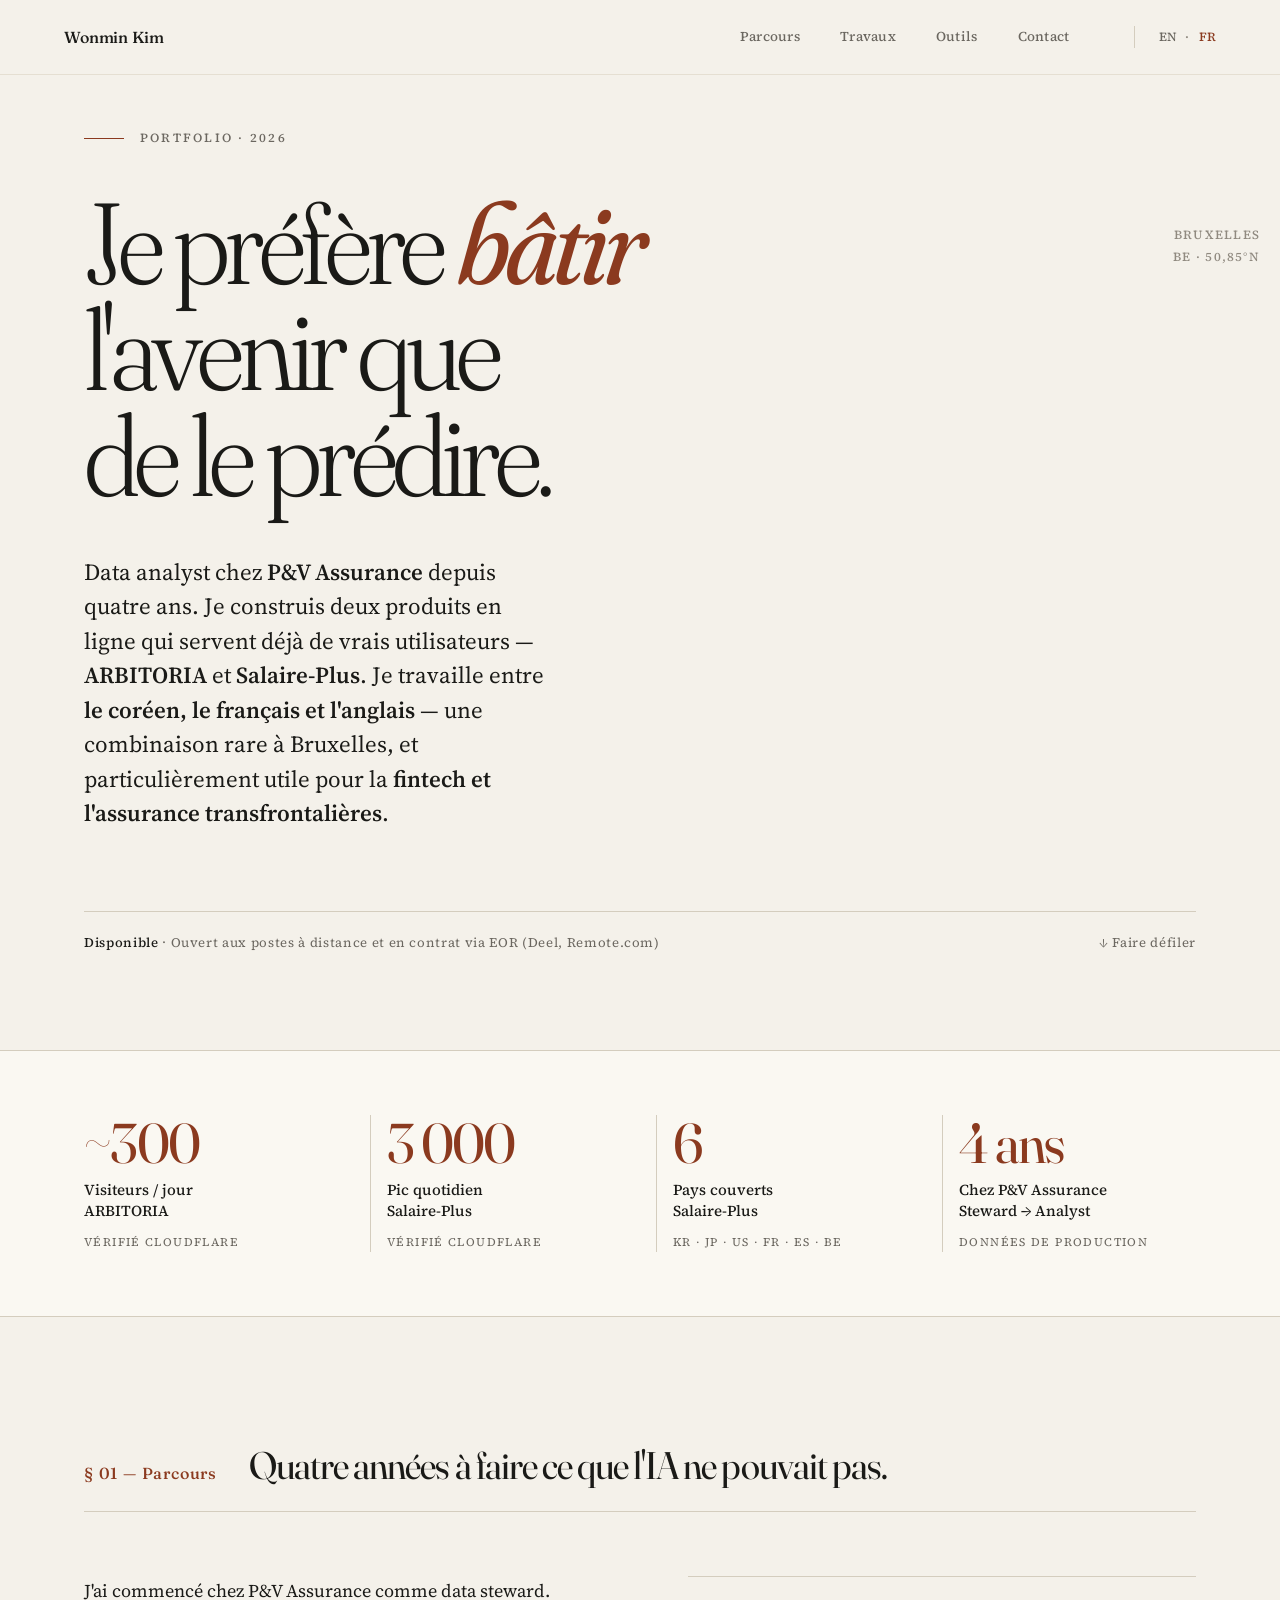
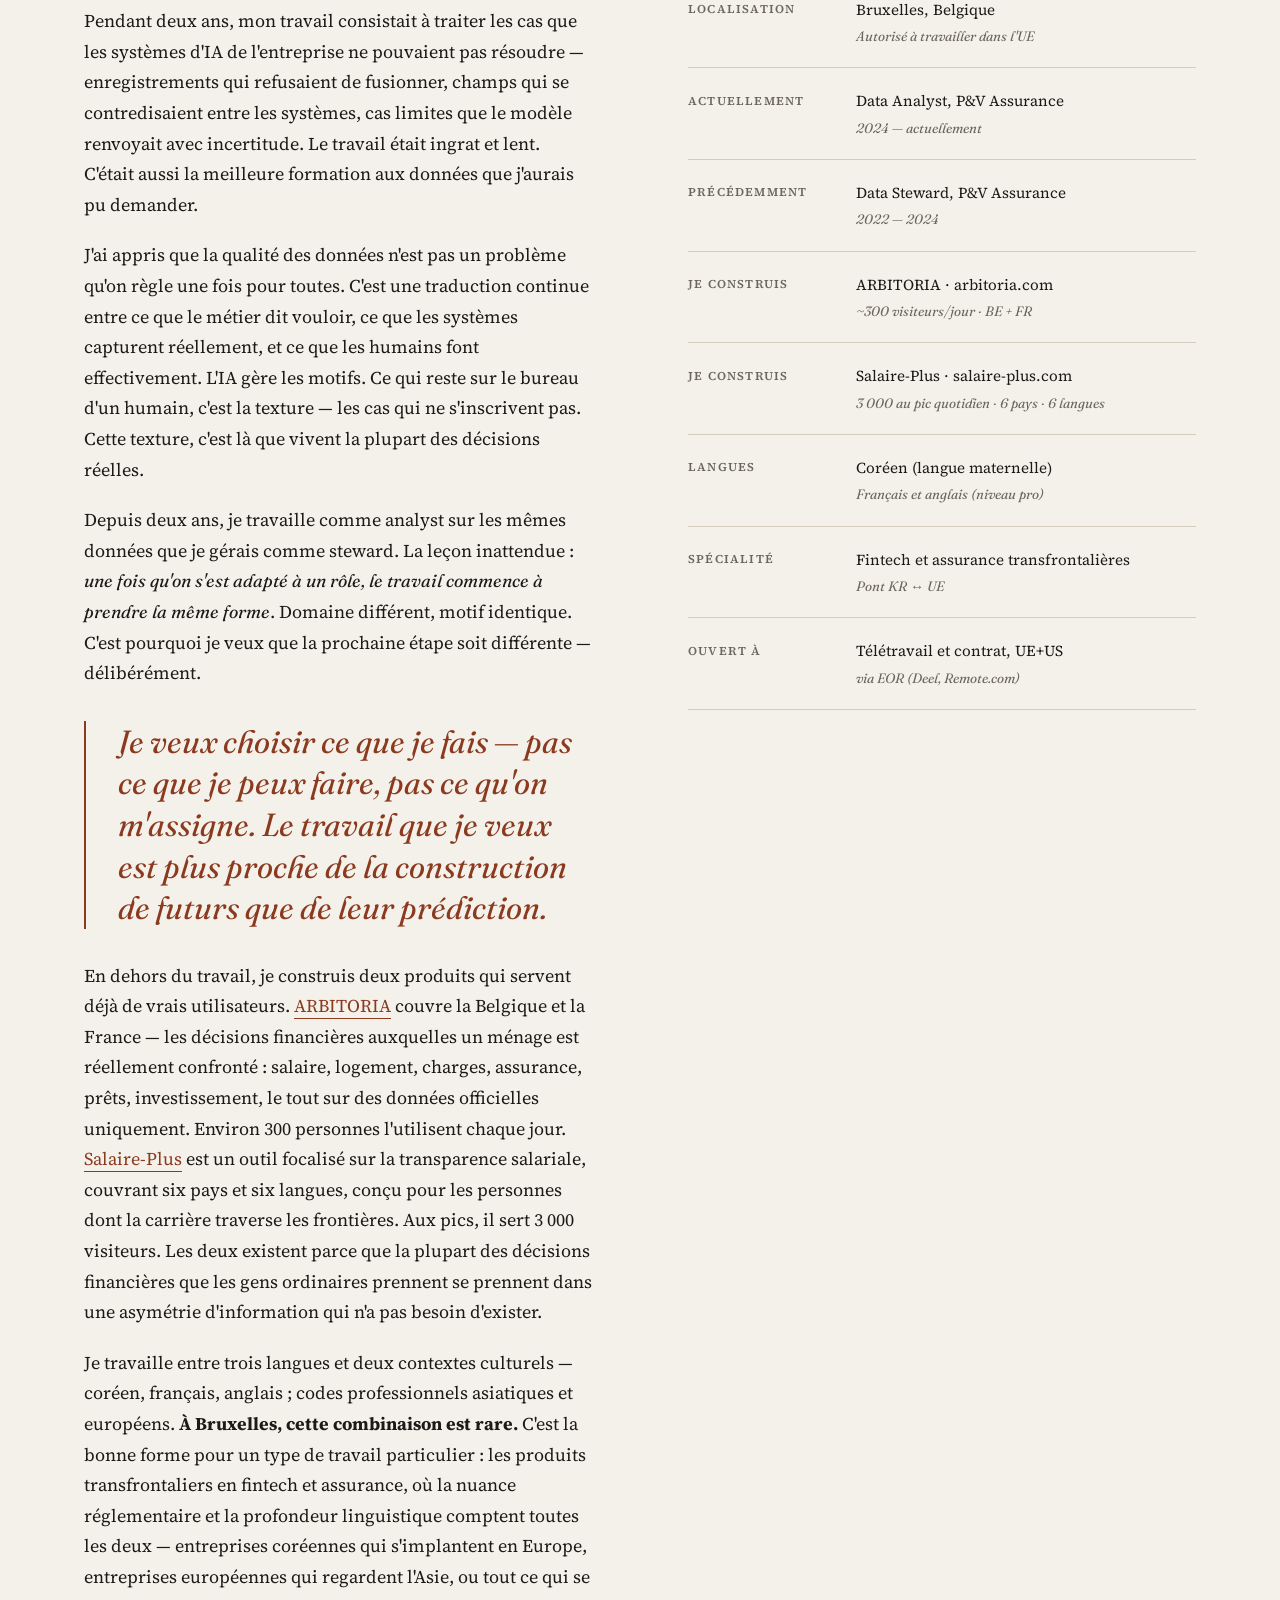
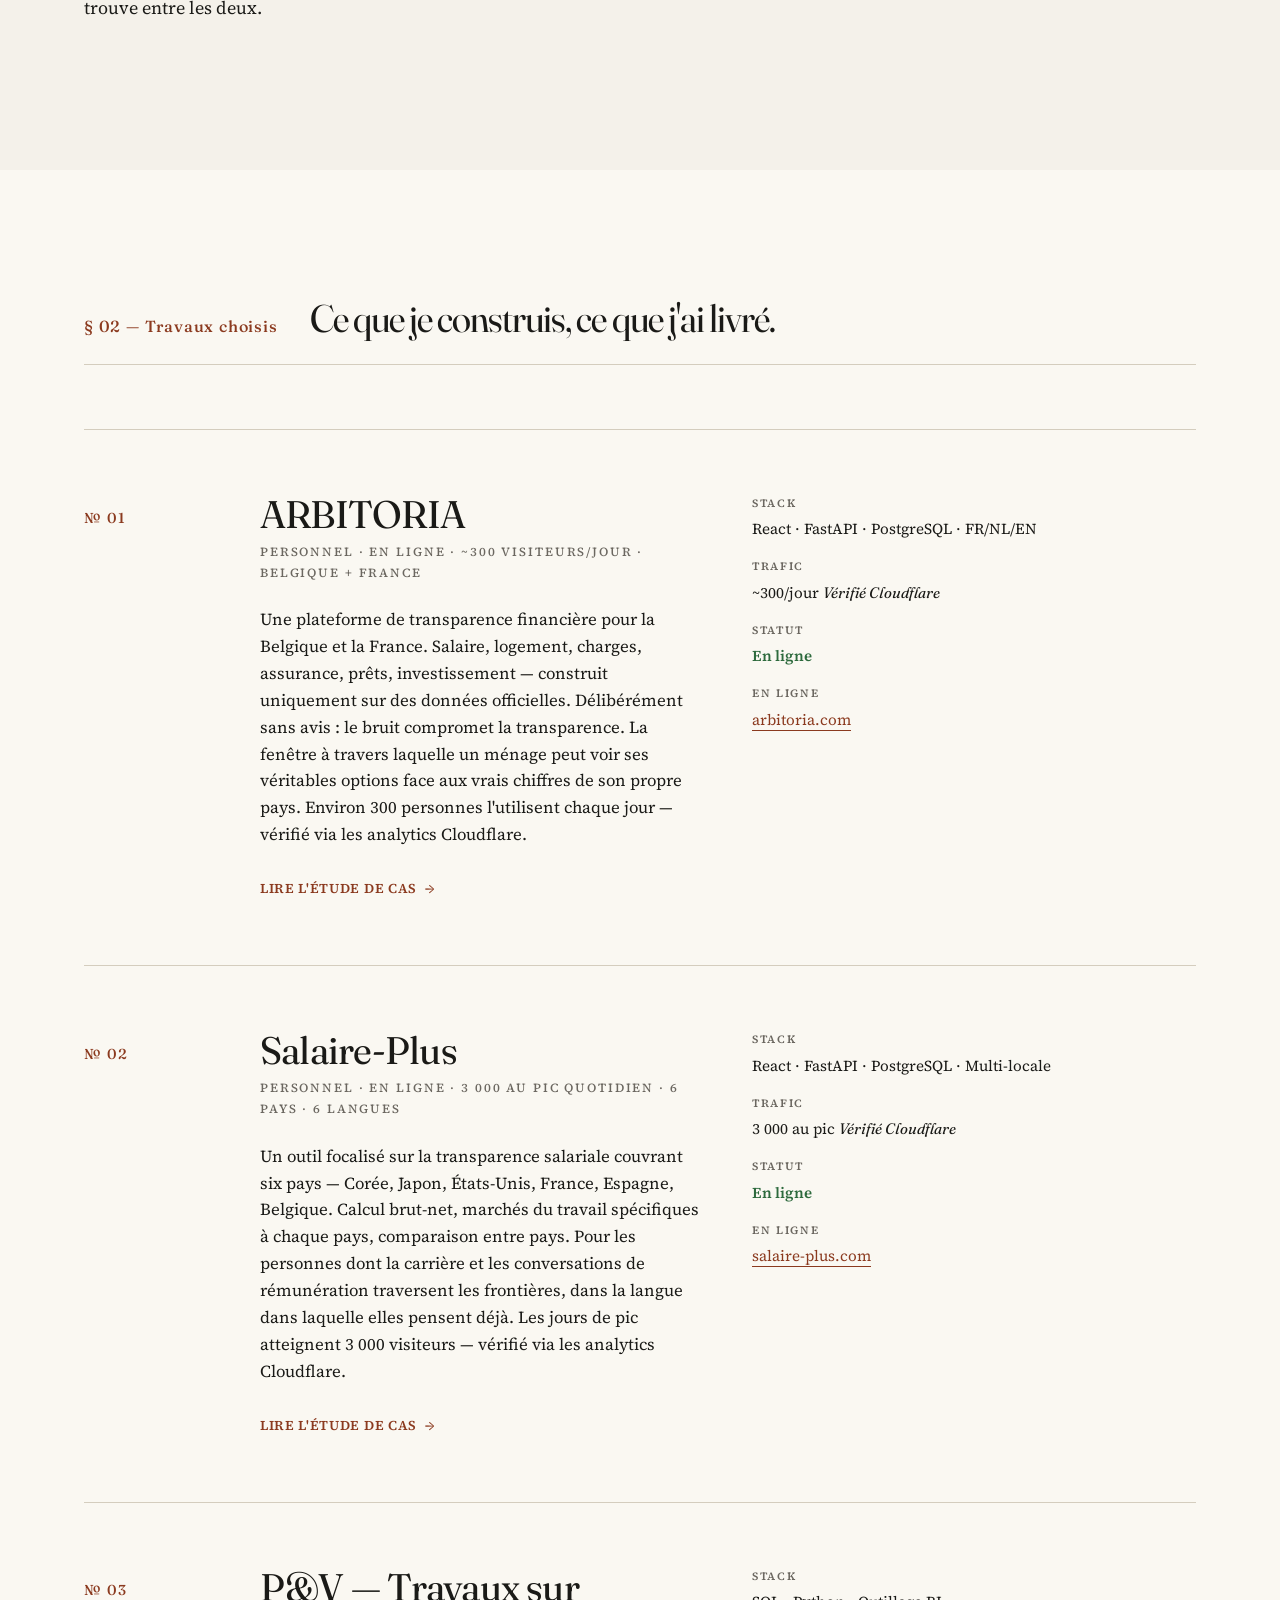
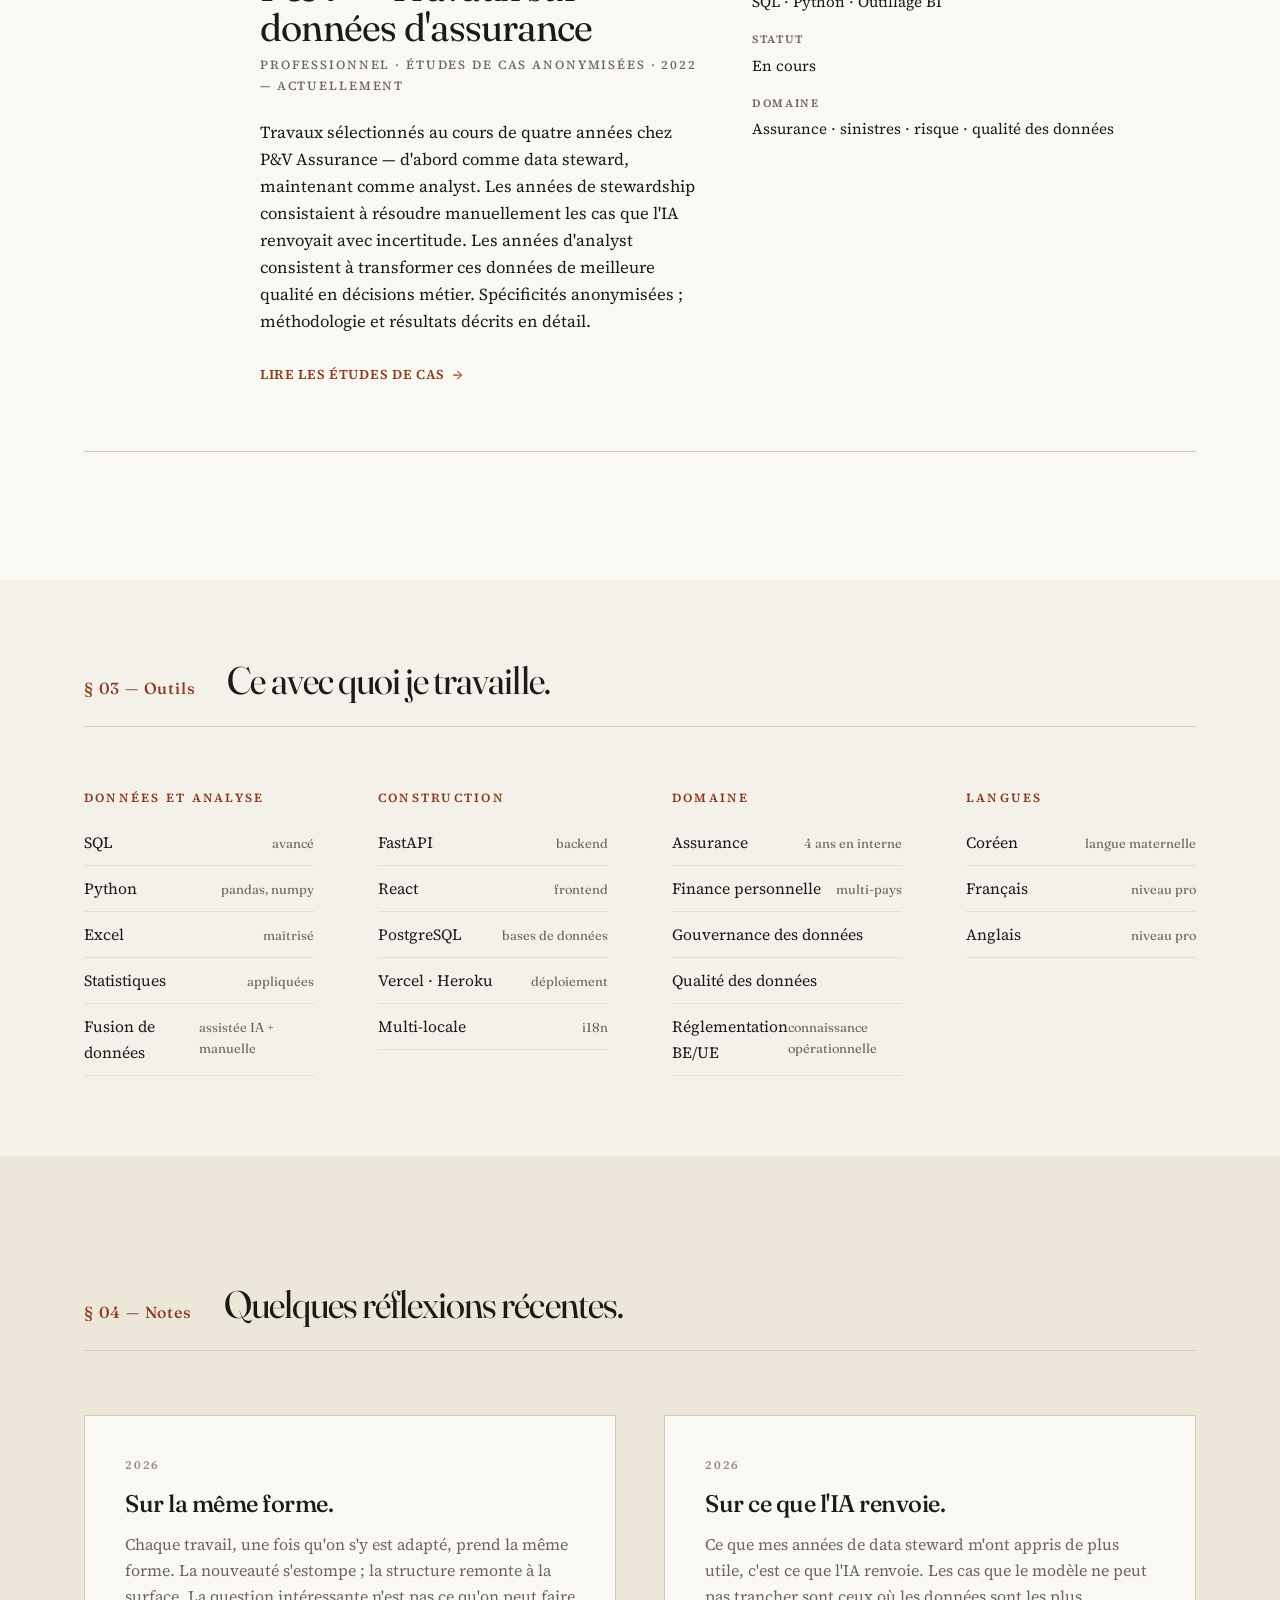
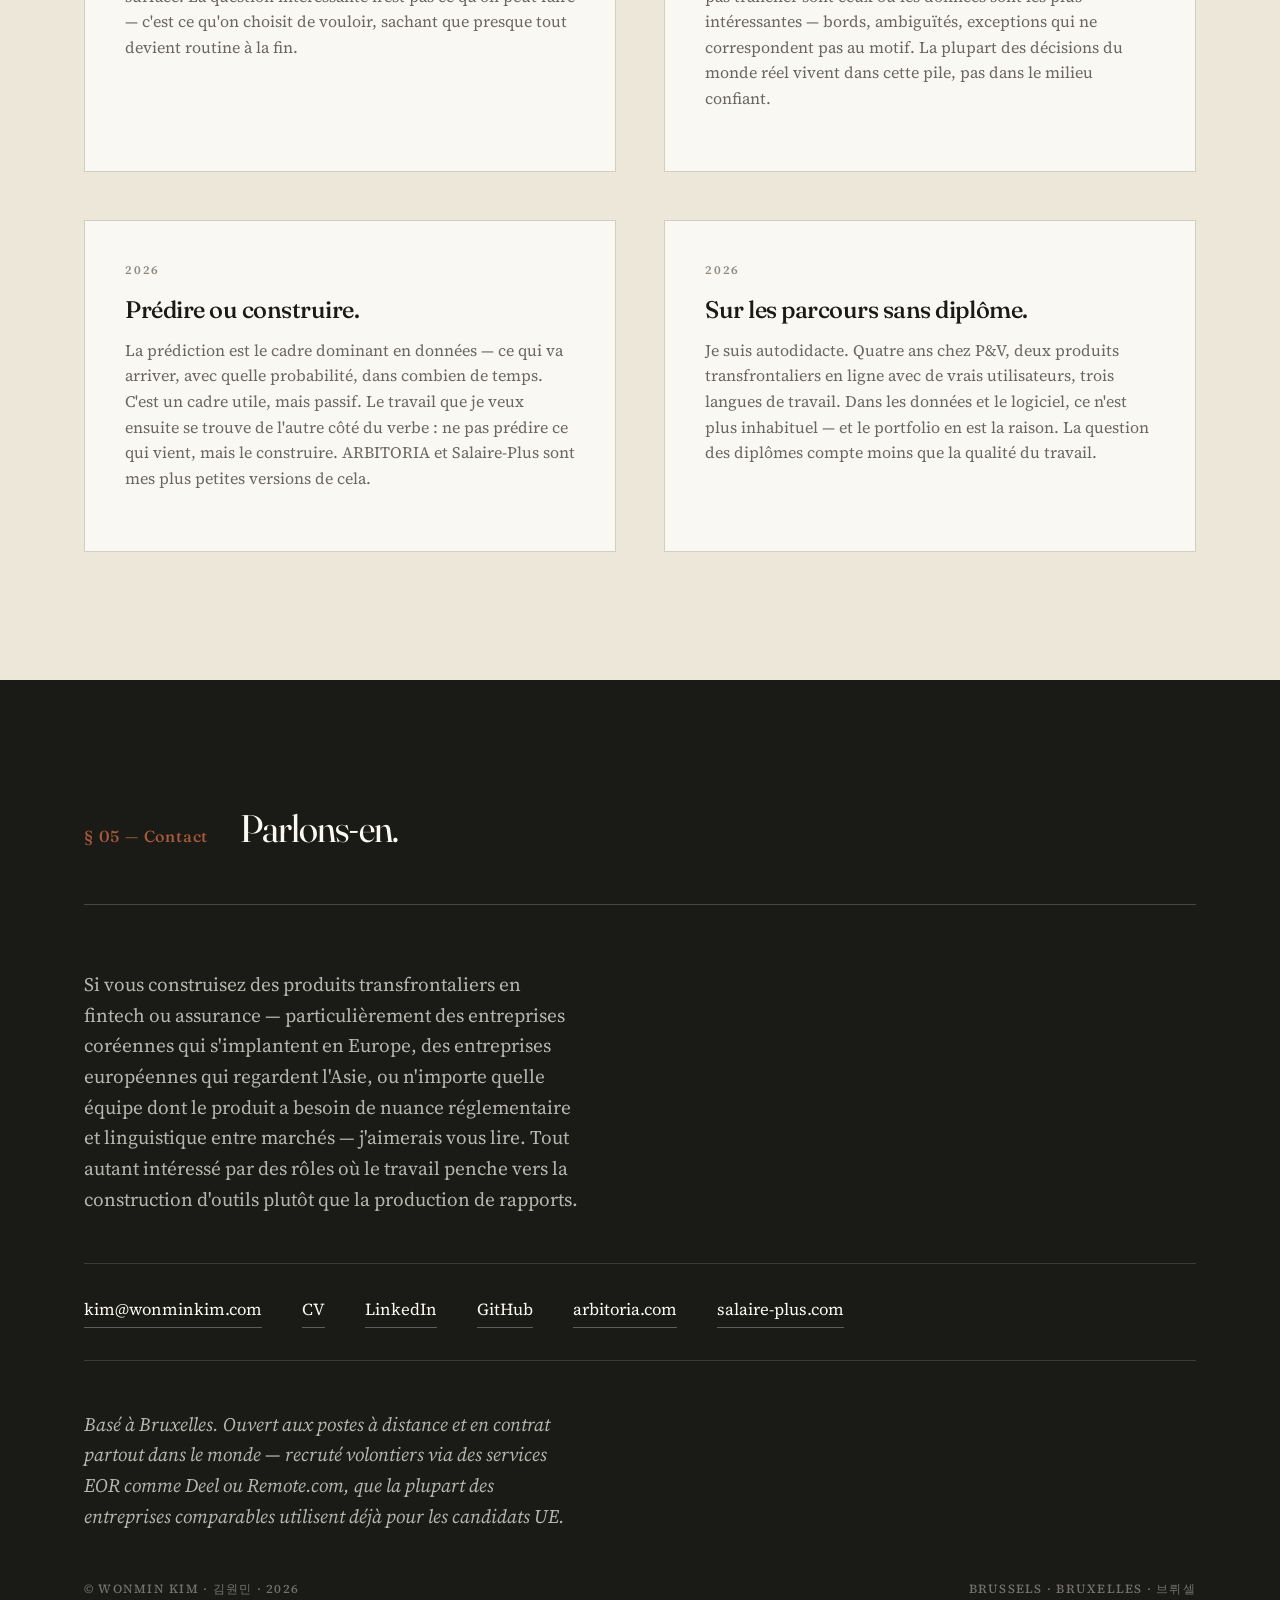
==== commit c4e16c54: "Add CV page at /cv/ with multilingual support and link from main contact" ====
--- a/fr/index.html
+++ b/fr/index.html
@@ -505,6 +505,7 @@
 
         <div class="contact__links reveal">
           <a href="mailto:kim@wonminkim.com">kim@wonminkim.com</a>
+          <a href="../cv/" target="_blank" rel="noopener">CV</a>
           <a href="https://linkedin.com/in/wonminkim" target="_blank" rel="noopener">LinkedIn</a>
           <a href="https://github.com/wonminkim" target="_blank" rel="noopener">GitHub</a>
           <a href="https://arbitoria.com" target="_blank" rel="noopener">arbitoria.com</a>
